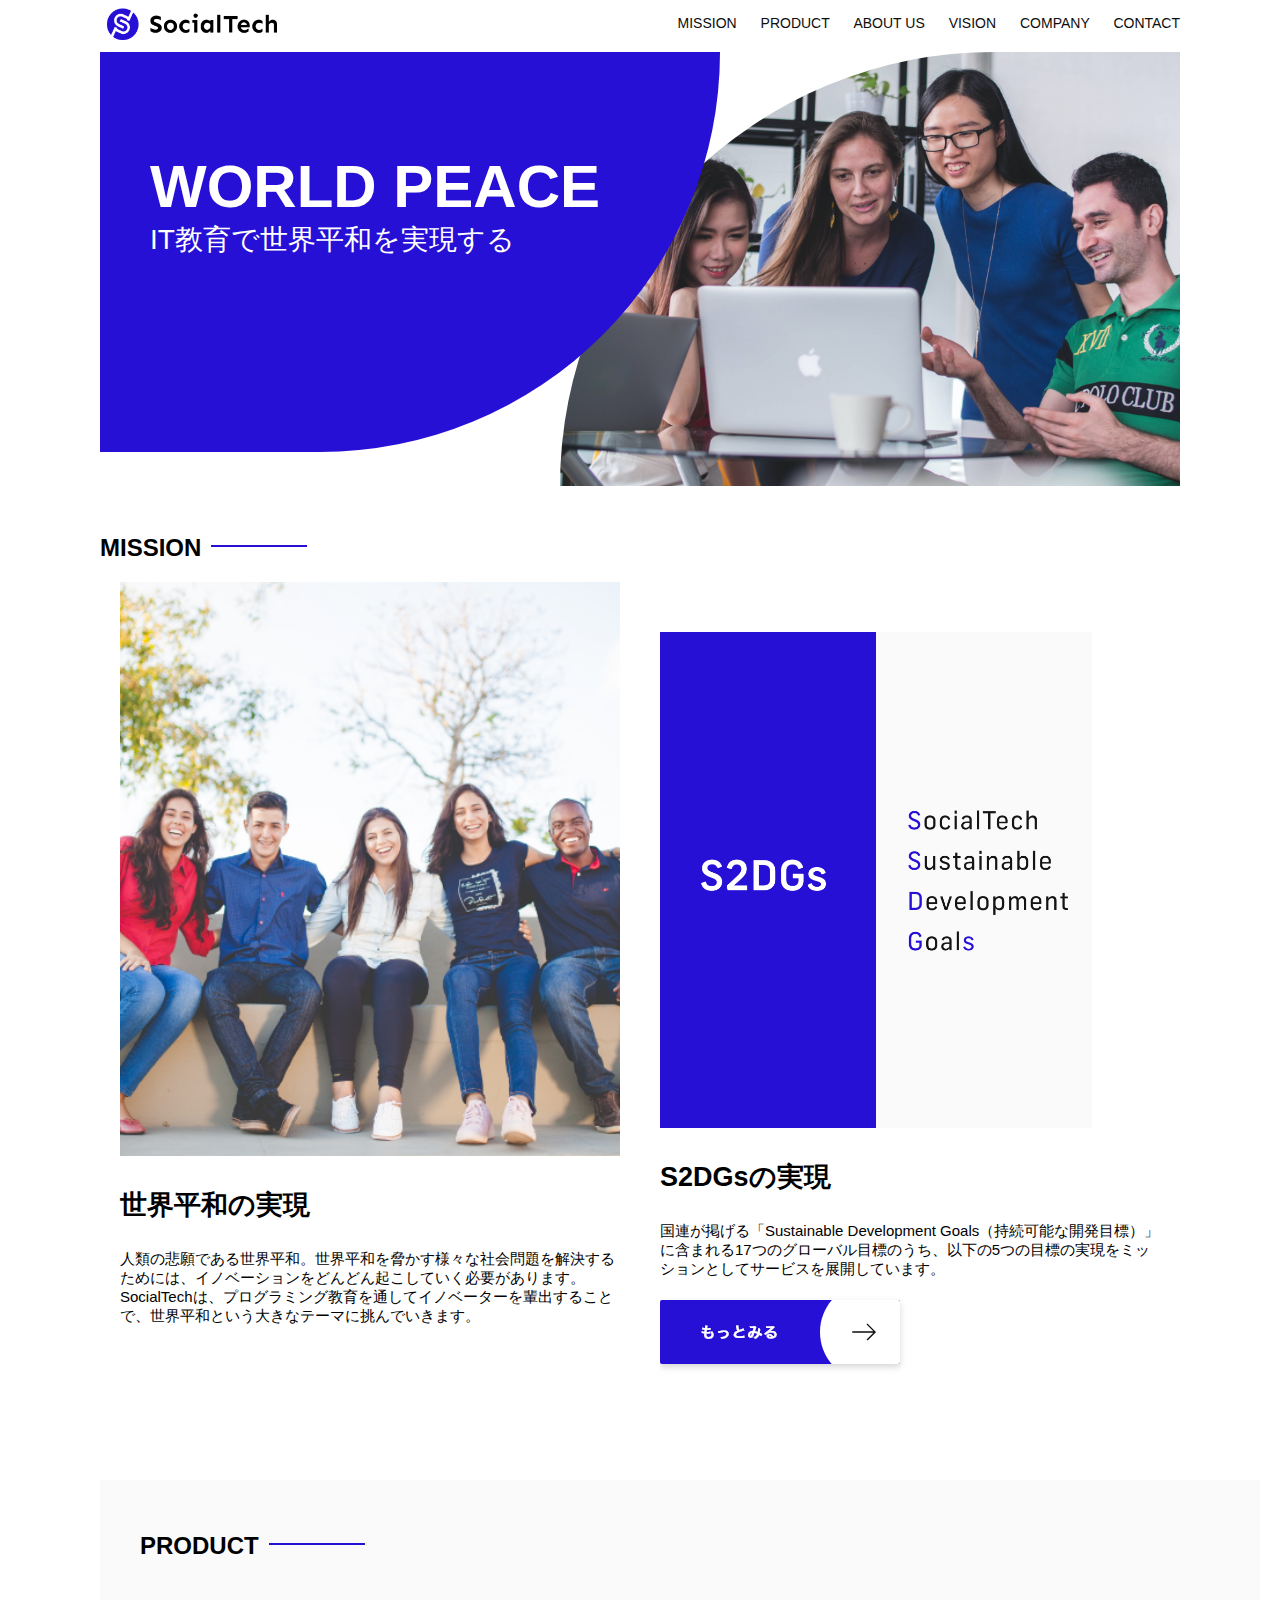
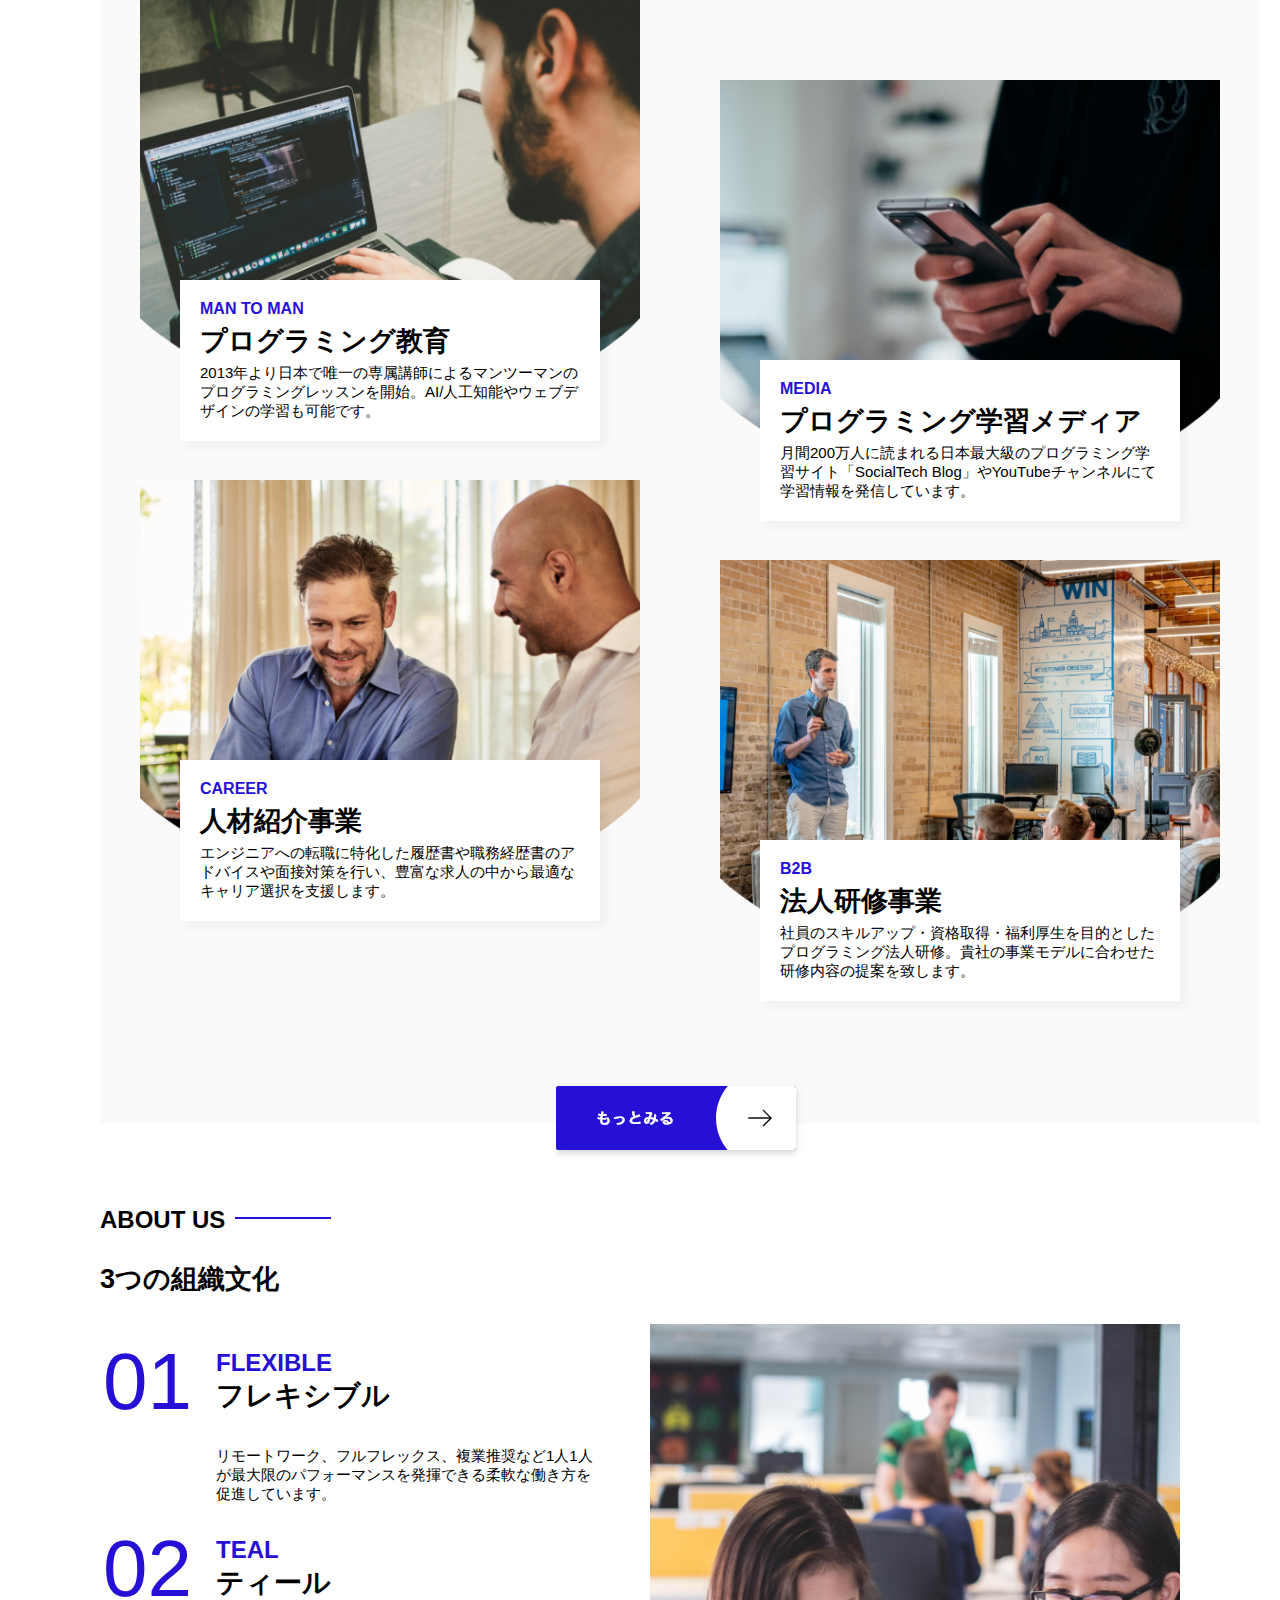
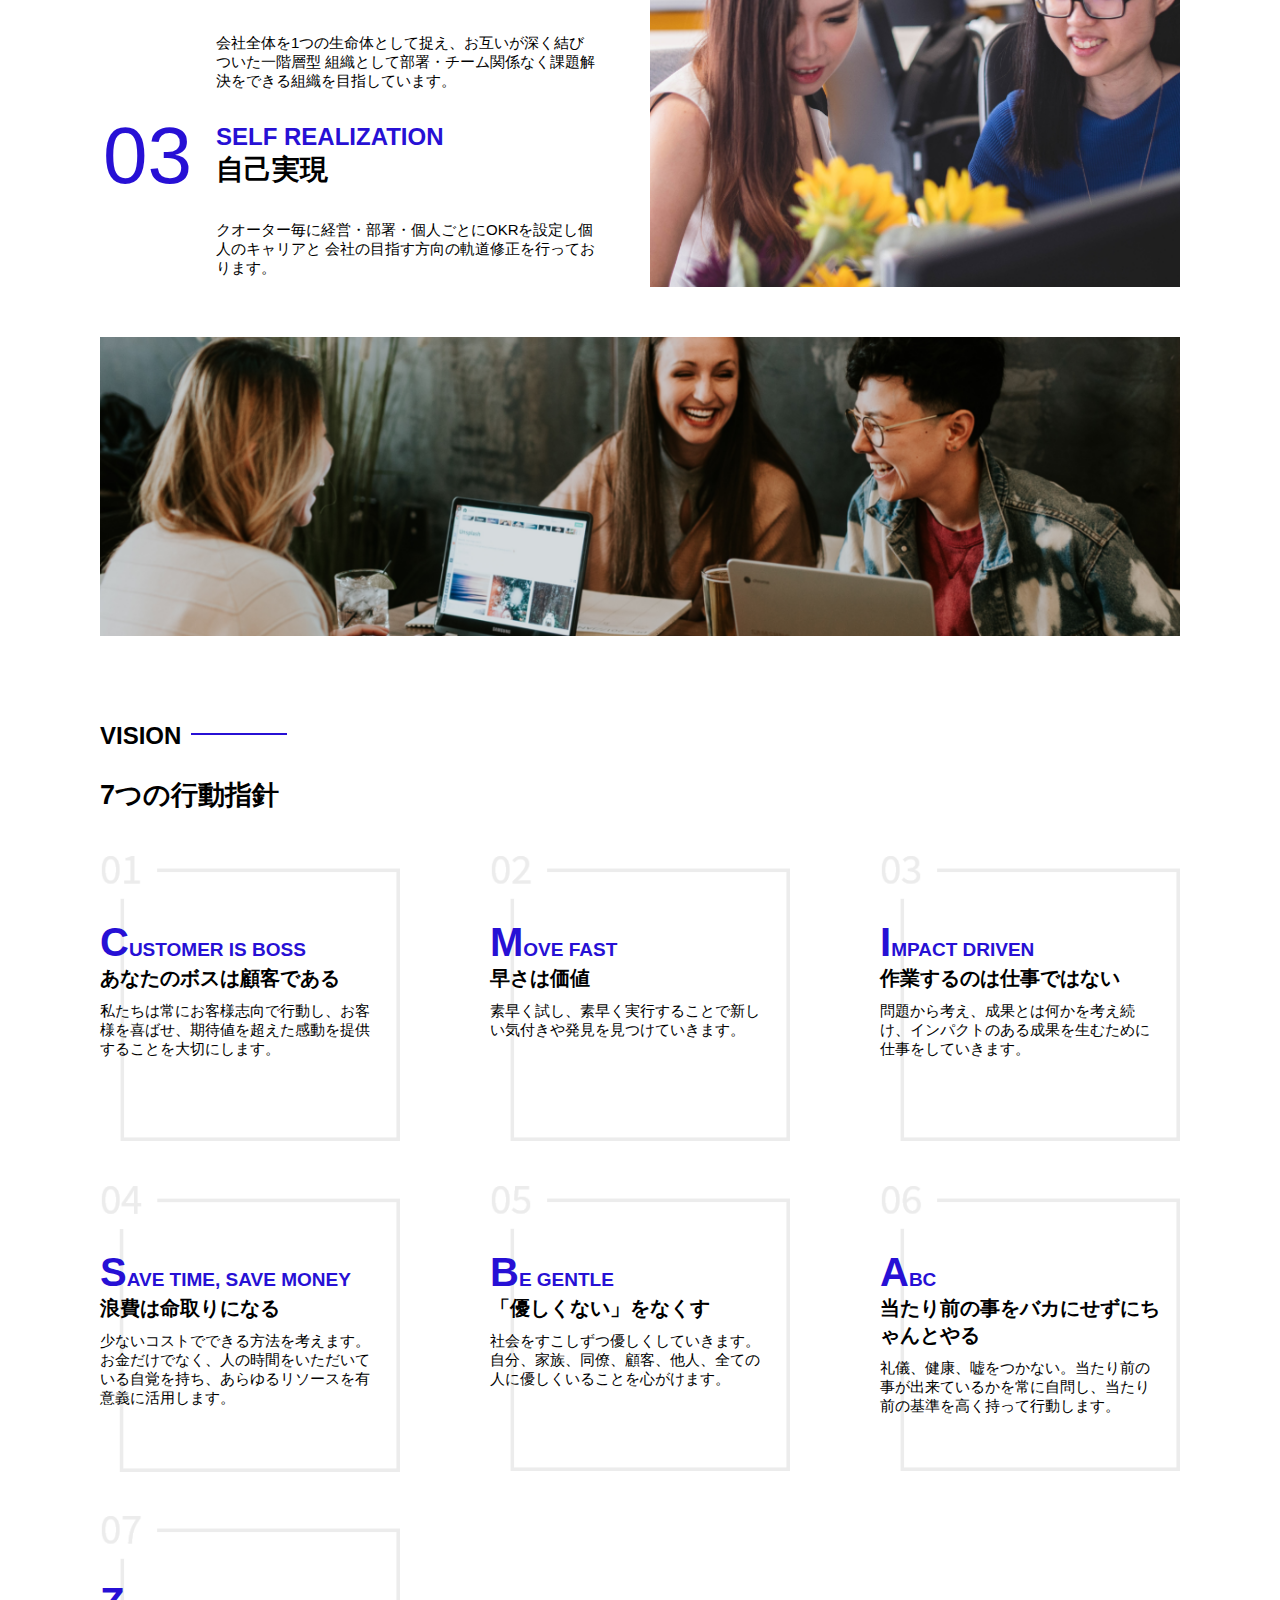
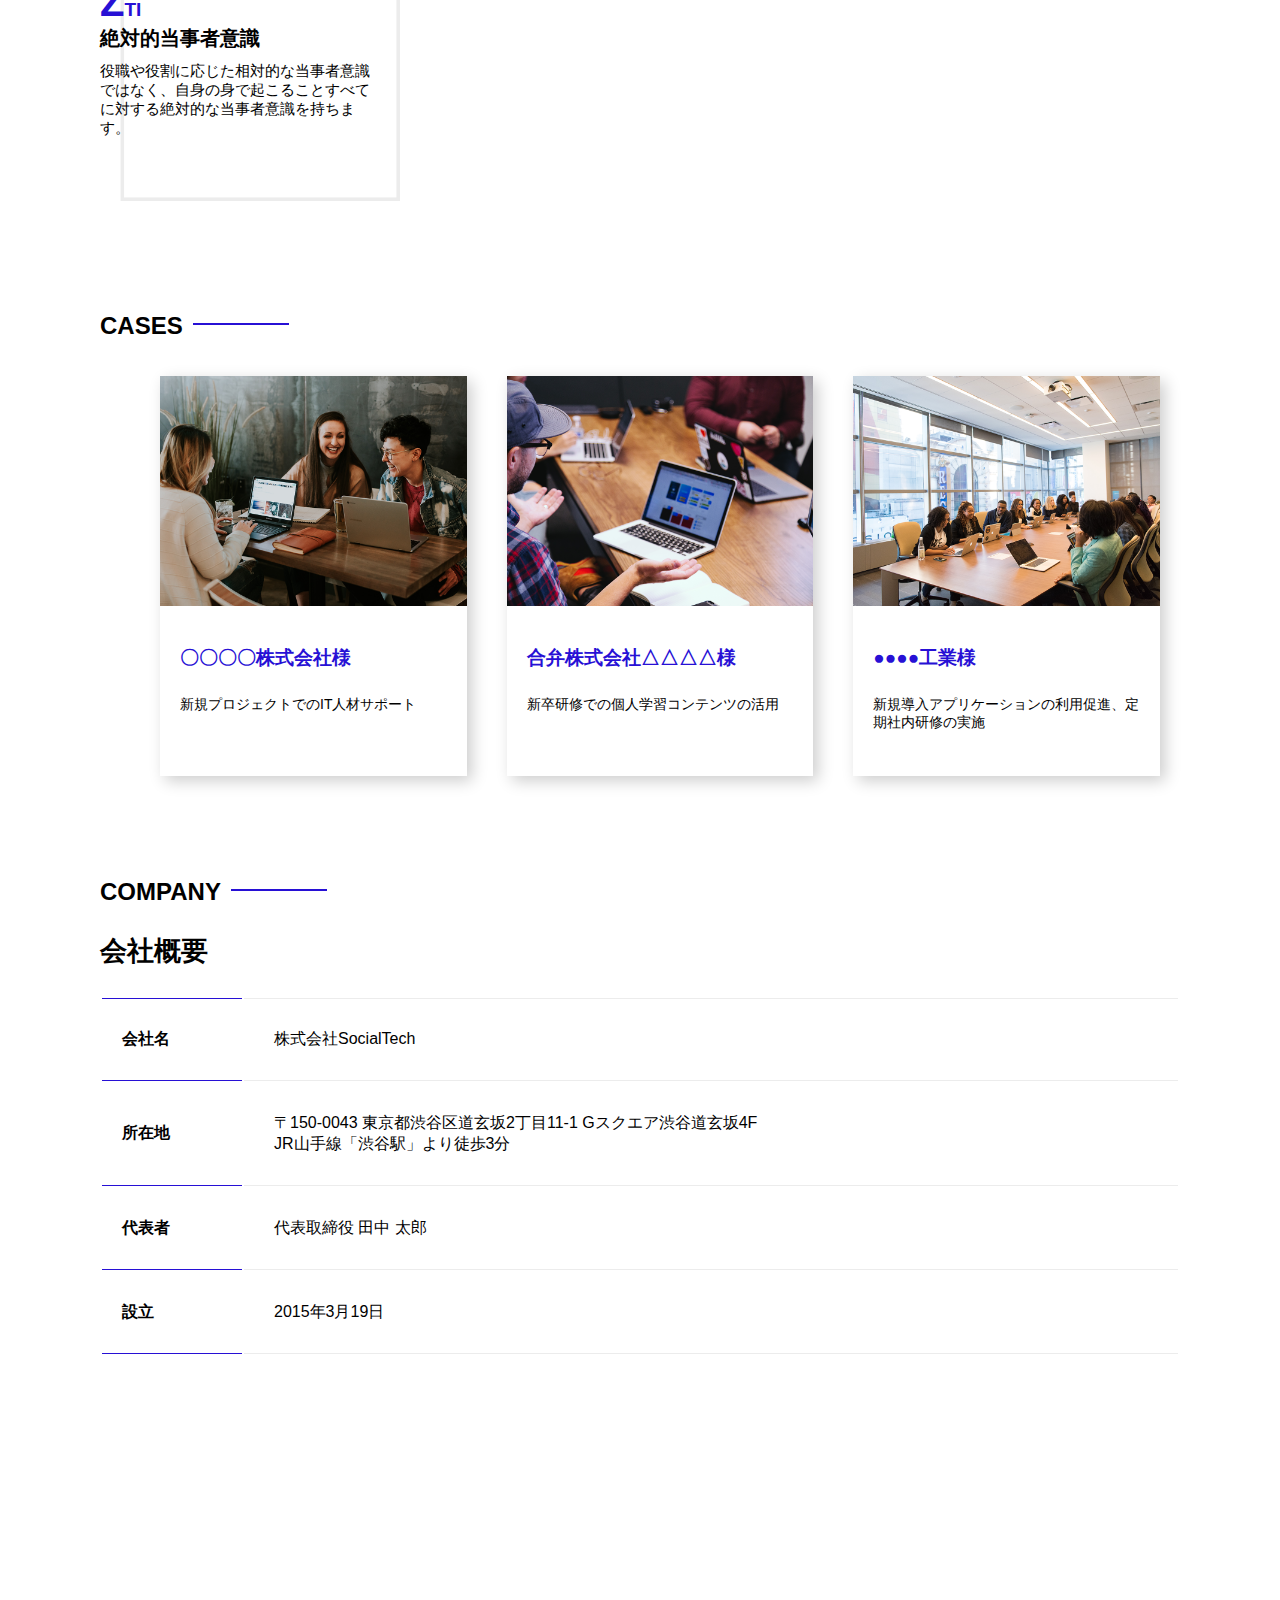
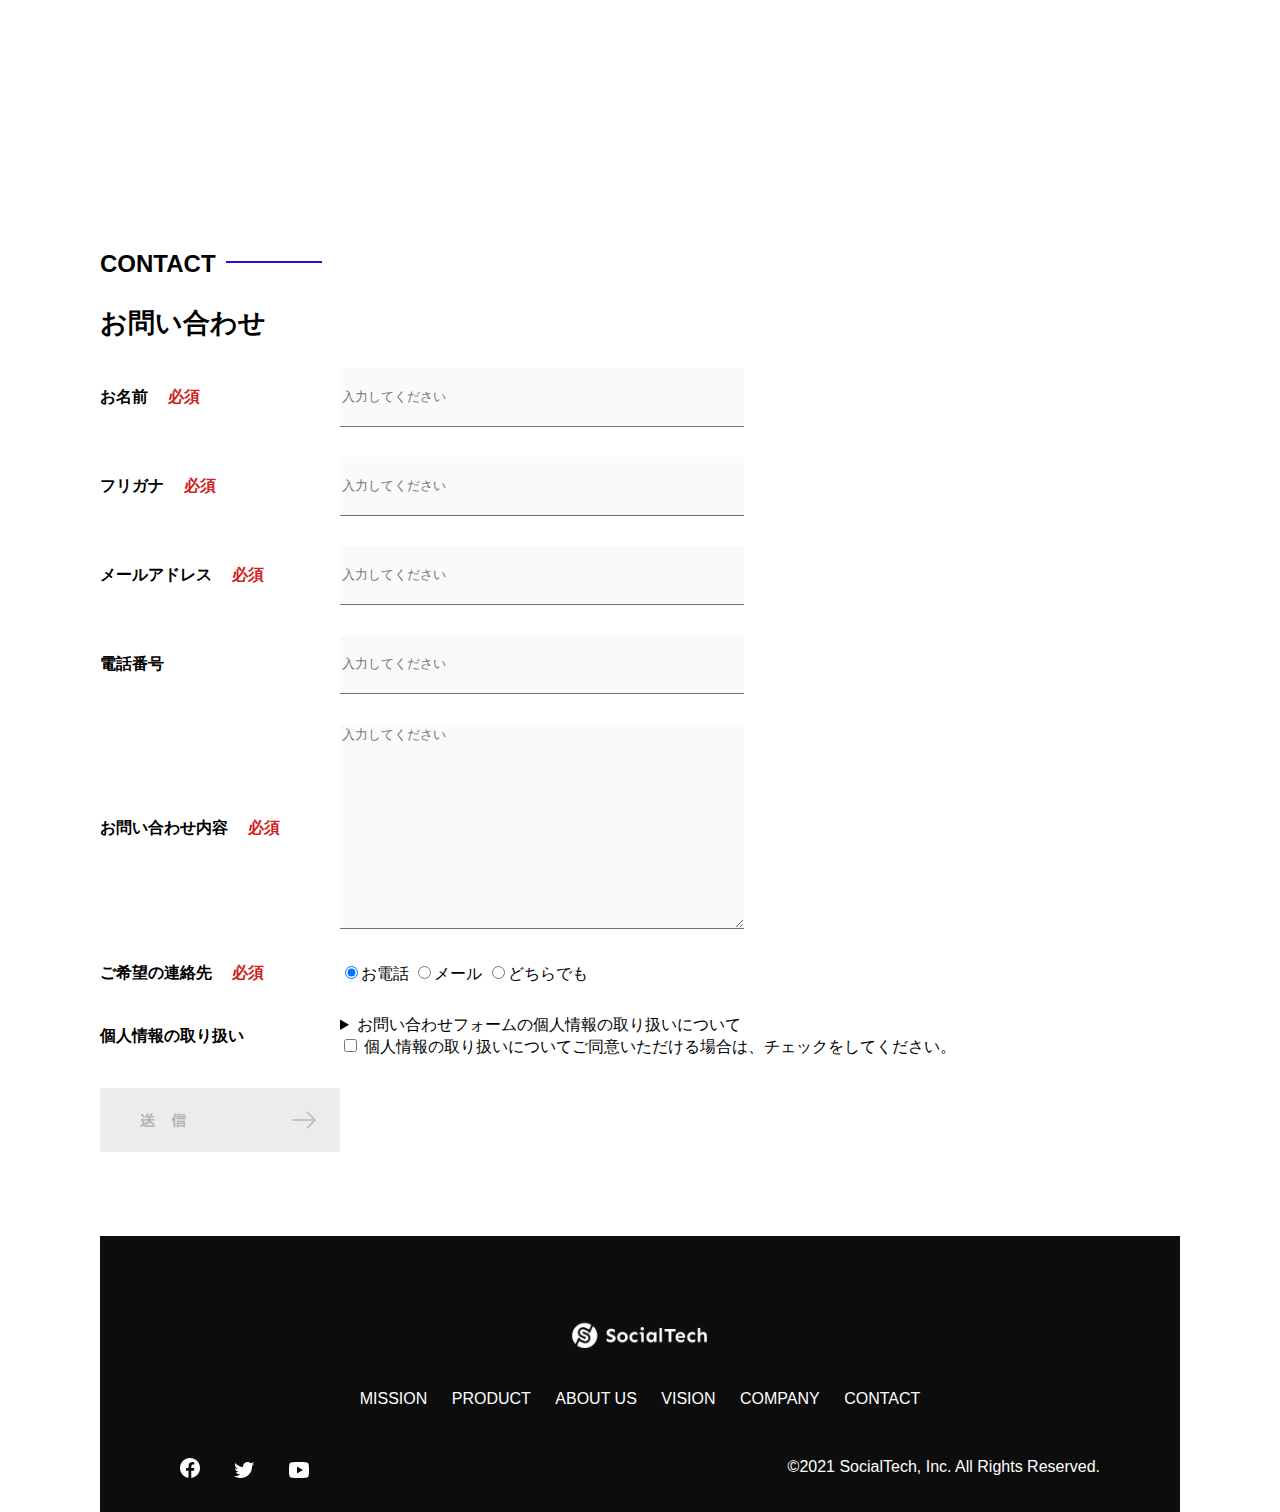
==== kadai_012/socialtech-kadai_012/index.html @ 463559d6 "ファーストコミット" ====
<!DOCTYPE html>
<html>
  <head>
    <title>SocialTech</title>
    <meta charset="UTF-8" />
    <meta
      name="description"
      content="SocialTechはEdTech業界のリーディングカンパニーを目指します。"
    />
    <meta name="viewport" content="width=device-width, initial-scale=1.0" />
    <link rel="stylesheet" href="style.css" />
  </head>
  <body>
    <!-- ヘッダー -->
    <header>
      <!-- ロゴ -->
      <a href="index.html" id="logo"
        ><img src="images/logo.png" alt="トップページに戻る"
      /></a>

      <!-- PC用ナビゲーション -->
      <nav id="nav-pc">
        <a href="mission.html">MISSION</a>
        <a href="product.html">PRODUCT</a>
        <a href="index.html#aboutus">ABOUT US</a>
        <a href="index.html#vision">VISION</a>
        <a href="index.html#company">COMPANY</a>
        <a href="index.html#contact">CONTACT</a>
      </nav>
    </header>
    <main>
      <article>
        <!-- メインビジュアル -->
        <section id="main-visual">
          <div id="main-message">
            <h1>WORLD PEACE</h1>
            <p>IT教育で世界平和を実現する</p>
          </div>
          <img
            src="images/index/index-main.png"
            alt="PCの周りに集まる多国籍の仲間たち"
          />
        </section>
        <!--ミッション-->
        <section id="mission">
          <h2 class="index-h2">MISSION</h2>
          <div id="mission-flex">
            <div>
              <img
                id="mission-photo"
                src="images/index/index-mission.png"
                alt="屋外のベンチで写真を撮影する多国籍の仲間たち"
              />
              <h3>世界平和の実現</h3>
              <p>
                人類の悲願である世界平和。世界平和を脅かす様々な社会問題を解決するためには、イノベーションをどんどん起こしていく必要があります。SocialTechは、プログラミング教育を通してイノベーターを輩出することで、世界平和という大きなテーマに挑んでいきます。
              </p>
            </div>
            <div>
              <img id="s2dgs" src="images/index/s2dgs.png" alt="S2DGs" />
              <h3>S2DGsの実現</h3>
              <p>
                国連が掲げる「Sustainable Development
                Goals（持続可能な開発目標）」に含まれる17つのグローバル目標のうち、以下の5つの目標の実現をミッションとしてサービスを展開しています。
              </p>
              <a href="mission.html">
                <img src="images/button-more.png" alt="もっとみる" />
              </a>
            </div>
          </div>
        </section>
        <!-- プロダクト -->
        <section id="product">
          <h2 class="index-h2">PRODUCT</h2>
          <div>
            <div id="product-left">
              <div>
                <img
                  class="product-photo"
                  src="images/index/index-mantoman.png"
                  alt="PCでコードを書く男性"
                />
                <div class="product-explain">
                  <span>MAN TO MAN</span>
                  <h3>プログラミング教育</h3>
                  <p>
                    2013年より日本で唯一の専属講師によるマンツーマンのプログラミングレッスンを開始。AI/人工知能やウェブデザインの学習も可能です。
                  </p>
                </div>
              </div>
              <div>
                <img
                  class="product-photo"
                  src="images/index/index-career.png"
                  alt="笑顔で話し合う2人の男性"
                />
                <div class="product-explain">
                  <span>CAREER</span>
                  <h3>人材紹介事業</h3>
                  <p>
                    エンジニアへの転職に特化した履歴書や職務経歴書のアドバイスや面接対策を行い、豊富な求人の中から最適なキャリア選択を支援します。
                  </p>
                </div>
              </div>
            </div>
            <div id="product-right">
              <div>
                <img
                  class="product-photo"
                  src="images/index/index-media.png"
                  alt="スマートフォンを操作する人"
                />
                <div class="product-explain">
                  <span>MEDIA</span>
                  <h3>プログラミング学習メディア</h3>
                  <p>
                    月間200万人に読まれる日本最大級のプログラミング学習サイト「SocialTech
                    Blog」やYouTubeチャンネルにて学習情報を発信しています。
                  </p>
                </div>
              </div>
              <div>
                <img
                  class="product-photo"
                  src="images/index/index-b2b.png"
                  alt="講演中の男性とそれを聴く人々"
                />
                <div class="product-explain">
                  <span>B2B</span>
                  <h3>法人研修事業</h3>
                  <p>
                    社員のスキルアップ・資格取得・福利厚生を目的としたプログラミング法人研修。貴社の事業モデルに合わせた研修内容の提案を致します。
                  </p>
                </div>
              </div>
            </div>
          </div>
          <div>
            <a id="product-more" href="product.html">
              <img src="images/button-more.png" alt="もっとみる" />
            </a>
          </div>
        </section>
        <!---ABOUT US-->
        <section id="aboutus">
          <h2 class="index-h2">ABOUT US</h2>
          <h3>3つの組織文化</h3>
          <div>
            <table class="culture-table">
              <tr>
                <td>
                  <span class="culture-num">01</span>
                </td>
                <td>
                  <span class="culture-en">FLEXIBLE</span>
                  <span class="culture-jp">フレキシブル</span>
                </td>
              </tr>
              <tr>
                <td>
                  <!--空のセル-->
                </td>
                <td>
                  <p class="culture-description">
                    リモートワーク、フルフレックス、複業推奨など1人1人が最大限のパフォーマンスを発揮できる柔軟な働き方を促進しています。
                  </p>
                </td>
              </tr>
              <tr>
                <td>
                  <span class="culture-num">02</span>
                </td>
                <td>
                  <span class="culture-en">TEAL</span>
                  <span class="culture-jp">ティール</span>
                </td>
              </tr>
              <tr>
                <td>
                  <!--空のセル-->
                </td>
                <td>
                  <p class="culture-description">
                    会社全体を1つの生命体として捉え、お互いが深く結びついた一階層型
                    組織として部署・チーム関係なく課題解決をできる組織を目指しています。
                  </p>
                </td>
              </tr>
              <tr>
                <td>
                  <span class="culture-num">03</span>
                </td>
                <td>
                  <span class="culture-en">SELF REALIZATION</span>
                  <span class="culture-jp">自己実現</span>
                </td>
              </tr>
              <tr>
                <td>
                  <!--空のセル-->
                </td>
                <td>
                  <p class="culture-description">
                    クオーター毎に経営・部署・個人ごとにOKRを設定し個人のキャリアと
                    会社の目指す方向の軌道修正を行っております。
                  </p>
                </td>
              </tr>
            </table>
            <img
              class="culture-img"
              src="images/index/index-aboutus1.png"
              alt="笑顔で話し合う2人の女性"
            />
          </div>
          <img
            class="culture-img2"
            src="images/index/index-aboutus2.png"
            alt="笑顔で話し合う3人の男女"
          />
        </section>
        <!-- VISION -->
        <section id="vision">
          <h2 class="index-h2">VISION</h2>
          <h3>7つの行動指針</h3>
          <div>
            <div class="vision-box">
              <img src="images/index/vision-01.png" alt="01" />
              <span>
                <h4>CUSTOMER IS BOSS</h4>
                <h5>あなたのボスは顧客である</h5>
                <p>
                  私たちは常にお客様志向で行動し、お客様を喜ばせ、期待値を超えた感動を提供することを大切にします。
                </p>
              </span>
            </div>
            <div class="vision-box">
              <img src="images/index/vision-02.png" alt="02" />
              <span>
                <h4>MOVE FAST</h4>
                <h5>早さは価値</h5>
                <p>
                  素早く試し、素早く実行することで新しい気付きや発見を見つけていきます。
                </p>
              </span>
            </div>
            <div class="vision-box">
              <img src="images/index/vision-03.png" alt="03" />
              <span>
                <h4>IMPACT DRIVEN</h4>
                <h5>作業するのは仕事ではない</h5>
                <p>
                  問題から考え、成果とは何かを考え続け、インパクトのある成果を生むために仕事をしていきます。
                </p>
              </span>
            </div>
            <div class="vision-box">
              <img src="images/index/vision-04.png" alt="04" />
              <span>
                <h4>SAVE TIME, SAVE MONEY</h4>
                <h5>浪費は命取りになる</h5>
                <p>
                  少ないコストでできる方法を考えます。お金だけでなく、人の時間をいただいている自覚を持ち、あらゆるリソースを有意義に活用します。
                </p>
              </span>
            </div>
            <div class="vision-box">
              <img src="images/index/vision-05.png" alt="05" />
              <span>
                <h4>BE GENTLE</h4>
                <h5>「優しくない」をなくす</h5>
                <p>
                  社会をすこしずつ優しくしていきます。自分、家族、同僚、顧客、他人、全ての人に優しくいることを心がけます。
                </p>
              </span>
            </div>
            <div class="vision-box">
              <img src="images/index/vision-06.png" alt="06" />
              <span>
                <h4>ABC</h4>
                <h5>当たり前の事をバカにせずにちゃんとやる</h5>
                <p>
                  礼儀、健康、嘘をつかない。当たり前の事が出来ているかを常に自問し、当たり前の基準を高く持って行動します。
                </p>
              </span>
            </div>
            <div class="vision-box">
              <img src="images/index/vision-07.png" alt="07" />
              <span>
                <h4>ZTI</h4>
                <h5>絶対的当事者意識</h5>
                <p>
                  役職や役割に応じた相対的な当事者意識ではなく、自身の身で起こることすべてに対する絶対的な当事者意識を持ちます。
                </p>
              </span>
            </div>
          </div>
        </section>
        <!-- CASES -->
        <section id="cases">
          <h2 class="indexh2">CASES</h2>
          <ul>
            <li class="case-card">
              <img class="case-img" src="images/index/case-1.png" alt="仲良く語り合う3人">
              <div class="case-info">
                <h4 class="case-name">〇〇〇〇株式会社様</h4>
                <p class="case-content">新規プロジェクトでのIT人材サポート</p>
              </div>
            </li>
            <li class="case-card">
              <img class="case-img" src="images/index/case-2.png" alt="PCでコンテンツを見る">
              <div class="case-info">
                <h4 class="case-name">合弁株式会社△△△△様</h4>
                <p class="case-content">新卒研修での個人学習コンテンツの活用</p>
              </div>
            </li>
            <li class="case-card">
              <img class="case-img" src="images/index/case-3.png" alt="社内研修中の会議室">
              <div class="case-info">
                <h4 class="case-name">●●●●工業様</h4>
                <p class="case-content">新規導入アプリケーションの利用促進、定期社内研修の実施</p>
              </div>
            </li>
          </ul>
        </section>
        <!-- COMPANY -->
        <section id="company">
          <h2 class="index-h2">COMPANY</h2>
          <h3>会社概要</h3>
          <table id="company-table">
            <tr>
              <th class="tableheader-first">会社名</th>
              <td class="cell-first">株式会社SocialTech</td>
            </tr>
            <tr>
              <th class="tableheader">所在地</th>
              <td class="cell">
                〒150-0043 東京都渋谷区道玄坂2丁目11-1 Gスクエア渋谷道玄坂4F<br />JR山手線「渋谷駅」より徒歩3分
              </td>
            </tr>
            <tr>
              <th class="tableheader">代表者</th>
              <td class="cell">代表取締役 田中 太郎</td>
            </tr>
            <tr>
              <th class="tableheader">設立</th>
              <td class="cell">2015年3月19日</td>
            </tr>
          </table>
          <iframe
            src="https://www.google.com/maps/embed?pb=!1m18!1m12!1m3!1d3241.7759544892483!2d139.69399665123464!3d35.65789123876098!2m3!1f0!2f0!3f0!3m2!1i1024!2i768!4f13.1!3m3!1m2!1s0x60188caa0042e8d1%3A0xba130bea826a7aa2!2z44CSMTUwLTAwNDMg5p2x5Lqs6YO95riL6LC35Yy66YGT546E5Z2C77yS5LiB55uu77yR77yR4oiS77yR!5e0!3m2!1sja!2sjp!4v1636872991912!5m2!1sja!2sjp"
            style="border: 0"
            allowfullscreen=""
            loading="lazy"
          >
          </iframe>
        </section>
        <!-- お問い合わせフォーム -->
        <section id="contact">
          <h2 class="index-h2">CONTACT</h2>
          <h3>お問い合わせ</h3>
          <form>
            <div>
              <div class="contact-heading">
                <label class="contact-label"
                  >お名前<span class="contact-span">必須</span></label
                >
              </div>
              <div class="contact-form">
                <input
                  type="text"
                  name="name"
                  placeholder="入力してください"
                  class="contact-textbox"
                />
              </div>
            </div>
            <div>
              <div class="contact-heading">
                <label class="contact-label"
                  >フリガナ<span class="contact-span">必須</span></label
                >
              </div>
              <div>
                <input
                  type="text"
                  name="hurigana"
                  placeholder="入力してください"
                  class="contact-textbox"
                />
              </div>
            </div>
            <div>
              <div class="contact-heading">
                <label class="contact-label"
                  >メールアドレス<span class="contact-span">必須</span></label
                >
              </div>
              <div>
                <input
                  type="text"
                  name="email"
                  placeholder="入力してください"
                  class="contact-textbox"
                />
              </div>
            </div>
            <div>
              <div class="contact-heading">
                <label class="contact-label">電話番号</label>
              </div>
              <div>
                <input
                  type="text"
                  name="tel"
                  placeholder="入力してください"
                  class="contact-textbox"
                />
              </div>
            </div>
            <div>
              <div class="contact-heading">
                <label class="contact-label"
                  >お問い合わせ内容<span class="contact-span">必須</span></label
                >
              </div>
              <div>
                <textarea
                  class="contact-textarea"
                  placeholder="入力してください"
                  name="message"
                ></textarea>
              </div>
            </div>
            <div>
              <div class="contact-heading">
                <label class="contact-label"
                  >ご希望の連絡先<span class="contact-span">必須</span></label
                >
              </div>
              <div>
                <input
                  class="radiobutton"
                  type="radio"
                  value="tel"
                  name="contact"
                  checked
                /><label>お電話</label>
                <input
                  class="radiobutton"
                  type="radio"
                  value="mail"
                  name="contact"
                /><label>メール</label>
                <input
                  class="radiobutton"
                  type="radio"
                  value="both"
                  name="contact"
                /><label>どちらでも</label>
              </div>
            </div>
            <div>
              <div class="contact-heading">
                <label class="contact-label">個人情報の取り扱い</label>
              </div>
              <div>
                <details>
                  <summary>
                    お問い合わせフォームの個人情報の取り扱いについて
                  </summary>
                  <div>
                    <span>１．組織の名称又は氏名</span><br />
                    株式会社SocialTech<br /><br />
                    <span
                      >２．個人情報保護管理者（若しくはその代理人）の氏名又は職名、所属及び連絡先
                      鈴木 一郎 コーポレート部</span
                    ><br />
                    メールアドレス：support@socialtech.net<br />
                    TEL：03-xxxx-xxxx<br />
                    <span>３．個人情報の利用目的</span><br />
                    ・本サービス及び本サービスに関連する情報の提供又はそれらに関する連絡のため<br />
                    ・ユーザーの本人確認のため<br />
                    ・当社サービスのご案内のため<br />
                    ・当社の商品等の広告または宣伝（電子メールによるものを含むものとします。）<br /><br />
                    <span>４．個人情報の取り扱い業務の委託</span><br />
                    個人情報の取扱業務の全部または一部を外部に業務委託する場合があります。<br />
                    その際、弊社は、個人情報を適切に保護できる管理体制を敷き実行していることを条件として<br />
                    委託先を厳選したうえで、機密保持契約を委託先と締結し、お客様の個人情報を厳密に管理させます。<br /><br />
                    <span>５．個人情報の開示等の請求</span><br />
                    お客様は、弊社に対してご自身の個人情報の開示等（利用目的の通知、開示、内容の訂正・追加・削除、利用の停止または消去、第三者への提供の停止）に関して、当社問合わせ窓口に申し出ることができます。<br />
                    その際、弊社はお客様ご本人を確認させていただいたうえで、合理的な期間内に対応いたします。<br /><br />
                    なお、個人情報に関する弊社問合わせ先は、次の通りです。<br /><br />
                    株式会社SocialTech　個人情報問合せ窓口<br />
                    〒150-0043　東京都渋谷区道玄坂2丁目11-1 Ｇスクエア渋谷道玄坂
                    4F<br />
                    メールアドレス：support@socialtech.net　TEL：03-xxxx-xxxx<br /><br />
                    <span>６．個人情報を提供されることの任意性について</span
                    ><br /><br />
                    お客様がご自身の個人情報を弊社に提供されるか否かは、お客様のご判断によりますが、もしご提供されない場合には、適切なサービスが提供できない場合がありますので予めご了承ください。
                  </div>
                </details>
                <input type="checkbox" name="agree" />
                <span
                  >個人情報の取り扱いについてご同意いただける場合は、チェックをしてください。</span
                >
              </div>
            </div>
            <input
              type="image"
              value="Submit"
              src="images/button-submit.png"
              alt="送信する"
            />
          </form>
        </section>
      </article>
      <footer>
        <div id="footer-logo">
          <img src="images/logo-sp.png" alt="SocialTech" />
        </div>
        <div id="footer-link">
          <a href="mission.html">MISSION</a>
          <a href="product.html">PRODUCT</a>
          <a href="index.html#aboutus">ABOUT US</a>
          <a href="index.html#vision">VISION</a>
          <a href="index.html#company">COMPANY</a>
          <a href="index.html#contact">CONTACT</a>
        </div>
        <div id="sns-footer">
          <a href="https://www.facebook.com/sejuku2013"
            ><img src="images/button-facebook.png" alt="Facebookのリンク"
          /></a>
          <a href="https://twitter.com/samuraijuku"
            ><img src="images/button-twitter.png" alt="Twitterのリンク"
          /></a>
          <a href="https://www.youtube.com/channel/UCCFOQO5aDK0xXam4cUQXT8g"
            ><img src="images/button-youtube.png" alt="YouTubeのリンク"
          /></a>
          <span id="copyright"
            >&copy;2021 SocialTech, Inc. All Rights Reserved.
          </span>
        </div>
      </footer>
    </main>
  </body>
</html>
---- kadai_012/socialtech-kadai_012/style.css ----
/* PC、スマホ共通スタイル */
body {
  font-family: "Source Sans Pro", "Hiragino Kaku Gothic ProN", Meiryo, Arial,
    sans-serif;
}

p {
  font-size: 15px;
}

/*================
PC用のスタイル 
=================*/
/* 横幅設定 */
body {
  max-width: 1080px;
  min-width: 960px;
  margin: 0 auto 0 auto;
}

/* ヘッダー */
header {
  display: flex;
  justify-content: space-between;
}

/* ナビゲーションのレイアウト */
#nav-pc {
  text-align: right;
  font-size: 14px;
  padding-top: 15px;
}

/* ナビゲーションのリンクの装飾設定 */
#nav-pc>a {
  text-decoration: none;
  margin-left: 20px;
}

#nav-pc>a:link {
  color: #0d0d0d;
}

#nav-pc>a:visited {
  color: #0d0d0d;
}

#nav-pc>a:hover {
  color: #0d0d0d;
  text-decoration: underline;
}

#nav-pc>a:active {
  color: #0d0d0d;
}

/* メインビジュアル*/
#main-visual {
  position: relative;
  height: 400px;
}

#main-message {
  position: absolute;
  top: 0;
  left: 0;
  background-color: #2710d5;
  color: #ffffff;
  border-radius: 0 0 476px 0;
  max-width: 620px;
  height: 100%;
  width: 100%;
  z-index: 11;
}

#main-message>h1 {
  font-size: 60px;
  font-weight: bold;
  margin: 100px 0 0 50px;
}

#main-message>p {
  font-size: 28px;
  margin: 0 0 0 50px;
}

#main-visual>img {
  max-width: 620px;
  border-radius: 476px 0 0 0;
  position: absolute;
  top: 0;
  right: 0;
  z-index: 10;
}

/* 見出し */
h2 {
  margin: 40px 0 0 0;
}

h2::after {
  content: url("images/line.png");
  margin-left: 10px;
}

h3 {
  font-size: 27px;
}

/* ミッション */
#mission {
  margin: 80px auto 80px auto;
  width: 100%;
}

#mission-flex {
  width: 100%;
  display: flex;
}

#mission-flex>div {
  width: 50%;
  margin: 20px;
}

#mission-photo {
  width: 100%;
}

#s2dgs {
  margin-top: 50px;
}

/* プロダクト */
#product {
  background-color: #fafafa;
  width: 100%;
  margin: 80px 0 80px 0;
  padding: 10px 40px 0px 40px;
}

/* 外枠 */
#product>div {
  margin-top: 40px;
  display: flex;
}

/* 左のカラム */
#product-left {
  width: 50%;
  margin-right: 20px;
}

/* 右のカラム */
#product-right {
  width: 50%;
  margin-left: 20px;
  margin-top: 80px;
}

/* 画像＋説明の枠 */
#product-left>div {
  position: relative;
  height: 480px;
  margin-right: 20px;
}

#product-right>div {
  position: relative;
  height: 480px;
  margin-left: 20px;
}

/* 画像 */
.product-photo {
  width: 100%;
}

/* 説明文の枠 */
.product-explain {
  background-color: #ffffff;
  position: absolute;
  left: 0;
  top: 280px;
  margin: 0 40px 0 40px;
  padding: 20px;
  box-shadow: 5px 5px 10px rgba(0, 0, 0, 0.05);
}

/* 説明文の英語 */
.product-explain>span {
  color: #2710d5;
  font-weight: bold;
  font-size: 16px;
  margin: 0;
}

/* 説明文の見出し */
.product-explain>h3 {
  margin: 5px 0 5px 0;
}

/* 説明文 */
.product-explain>p {
  margin: 0;
}

/* 「もっとみる」ボタン */
#product-more {
  margin: 0 auto -42px auto;
}

/* ABOUT US */
#aboutus {
  margin: 80px auto 80px auto;
}

/* 3つの組織文化と画像を入れる枠 */
#aboutus>div {
  display: flex;
}

/* 画像 */
.culture-img {
  width: 100%;
  align-self: flex-start;
}

.culture-img2 {
  margin-top: 50px;
  width: 100%;
}

/* 3つの組織文化の表 */
.culture-table {
  max-width: 500px;
  margin-right: 50px;
}

/* 番号 */
.culture-num {
  font-size: 80px;
  color: #2710d5;
  margin: 0 20px 0 0;
}

/* 組織文化英語 */
.culture-en {
  color: #2710d5;
  font-weight: bold;
  font-size: 24px;
  display: block;
}

/* 組織文化日本語 */
.culture-jp {
  font-size: 28px;
  font-weight: bold;
}

/* 説明文 */
.culture-description {
  margin: 0;
}

/* ビジョン */
#vision {
  margin: 80px auto 80px auto;
}

/* セクション内の外枠 */
#vision>div {
  width: 100%;
  display: flex;
  justify-content: space-between;
  flex-wrap: wrap;
}

/* 7つの行動指針の枠 */
.vision-box {
  width: 300px;
  height: 300px;
  margin-bottom: 30px;
  position: relative;
}

.vision-box>img {
  width: 100%;
  height: auto;
  position: absolute;
  top: 0;
  left: 0;
  z-index: 30;
}

.vision-box>span {
  position: absolute;
  top: 0;
  left: 0;
  z-index: 31;
  margin-right: 20px;
}

.vision-box>span>h4 {
  color: #2710d5;
  font-size: 19px;
  margin: 80px 0 0 0;
}

.vision-box>span>h4::first-letter {
  font-size: 40px;
}

.vision-box>span>h5 {
  font-size: 20px;
  margin: 0 0 0 0;
}

.vision-box>span>p {
  margin: 10px 0 0 0;
}
#cases {
  margin: 40px 0;
  width: 100%;
}
/*CASES*/
#cases > ul {
  display: flex;
  list-style: none;
}
#cases > ul > li {
  width: 33%;
  margin: 20px;
}
.case-card {
  background-color: #ffffff;
  min-height: 400px;
  box-shadow: 5px 5px 15px rgba(0, 0, 0, 0.2);
}
.case-img {
  width: 100%;
}
.case-info {
  padding: 10px 20px;
}
.case-name {
  color: #2710d5;
  font-size: 19px;
}
.case-content {
  font-size: 14px;
}
/* 会社概要 */
#company {
  margin: 80px auto 80px auto;
}

#company-table {
  width: 100%;
}

.tableheader {
  text-align: left;
  padding: 20px;
  border-bottom-color: #2710d5;
  border-bottom-width: 1px;
  border-bottom-style: solid;
  width: 100px;
}

.tableheader-first {
  text-align: left;
  padding: 20px;
  border-bottom-color: #2710d5;
  border-bottom-width: 1px;
  border-bottom-style: solid;
  border-top-color: #2710d5;
  border-top-width: 1px;
  border-top-style: solid;
  width: 100px;
}

.cell {
  padding: 30px;
  border-bottom-color: #ececec;
  border-bottom-width: 1px;
  border-bottom-style: solid;
}

.cell-first {
  padding: 30px;
  border-bottom-color: #ececec;
  border-bottom-width: 1px;
  border-bottom-style: solid;
  border-top-color: #ececec;
  border-top-width: 1px;
  border-top-style: solid;
}

#company>iframe {
  width: 100%;
  height: 368px;
  margin-top: 40px;
}

/* お問い合わせ */
#contact {
  margin: 80px auto 80px auto;
}

/* 外枠 */
#contact>form>div {
  display: flex;
  flex-direction: row;
  flex-wrap: wrap;
  padding-bottom: 30px;
}

/* 左列の見出し */
.contact-heading {
  width: 240px;
  align-self: center;
}

/* 見出しのラベル */
.contact-label {
  font-weight: bold;
}

/* 必須 */
.contact-span {
  color: #ce2222;
  margin: 0 0 0 20px;
  font-weight: bold;
}

/* テキストボックス */
.contact-textbox {
  border-top: 0;
  border-left: 0;
  border-right: 0;
  border-bottom-width: 1px;
  border-bottom-color: #707070;
  border-bottom-style: solid;
  background-color: #fafafa;
  width: 400px;
  height: 56px;
}

/* お問い合わせ内容のテキストエリア */
.contact-textarea {
  border-top: 0;
  border-left: 0;
  border-right: 0;
  border-bottom-width: 1px;
  border-bottom-color: #707070;
  border-bottom-style: solid;
  background-color: #fafafa;
  width: 400px;
  height: 200px;
}

/* 個人情報の取り扱い */
details {
  width: 700px;
}

details>div {
  background-color: #fafafa;
  padding: 20px;
}

details>div>span {
  font-weight: bold;
}

/* フッター */
footer {
  background-color: #0d0d0d;
  text-align: center;
  padding: 80px 80px 30px 80px;
}

#footer-logo {
  margin-bottom: 30px;
}

#footer-link {
  margin-bottom: 50px;
}
#footer-link > a {
  text-decoration: none;
  margin: 10px;
}
#footer-link > a:link {
  color: #ffffff;
}
#footer-link > a:visited {
  color: #ffffff;
}
#footer-link > a:hover {
  color: #ffffff;
  text-decoration: underline;
}
#footer-link > a:active {
  color: #ffffff;
}

#sns-footer {
  text-align: left;
  width: 100%;
}

#sns-footer > a {
  margin-right: 30px;
}

#copyright {
  color: #ffffff;
  float: right;
}
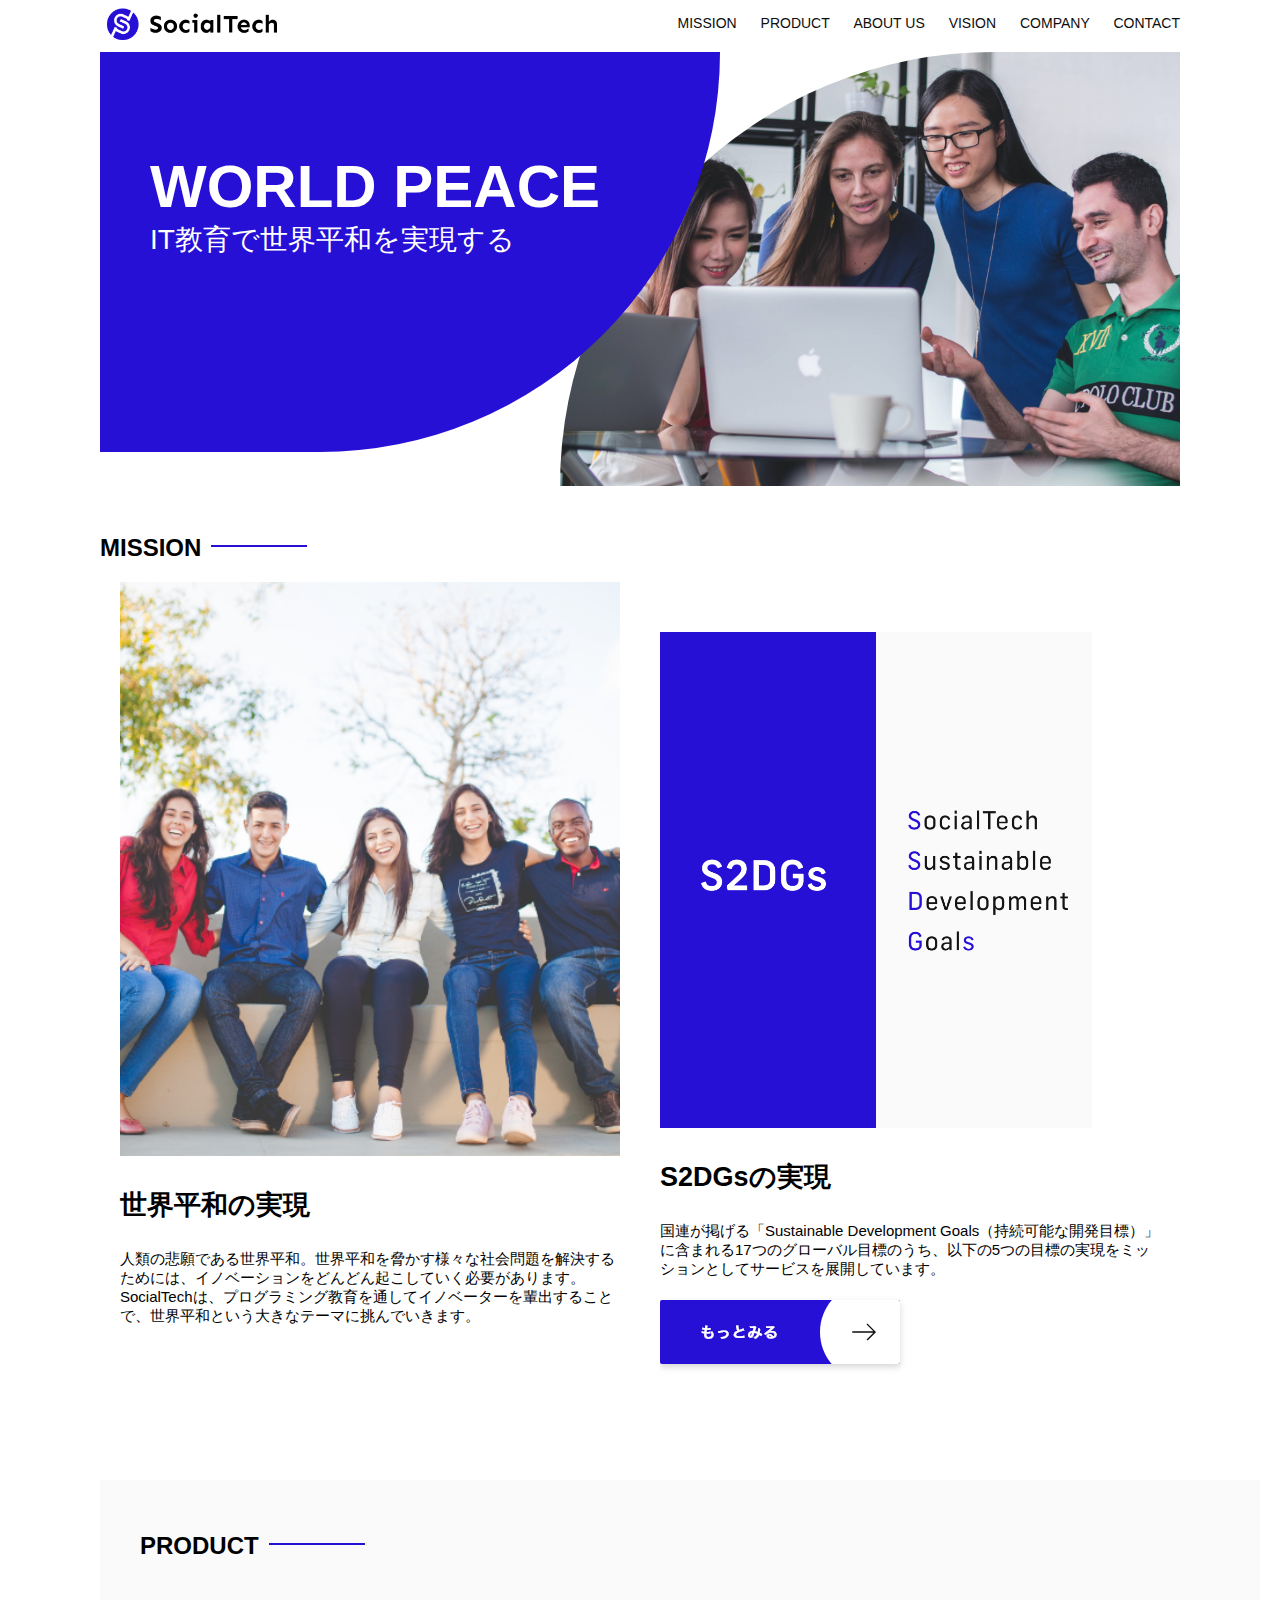
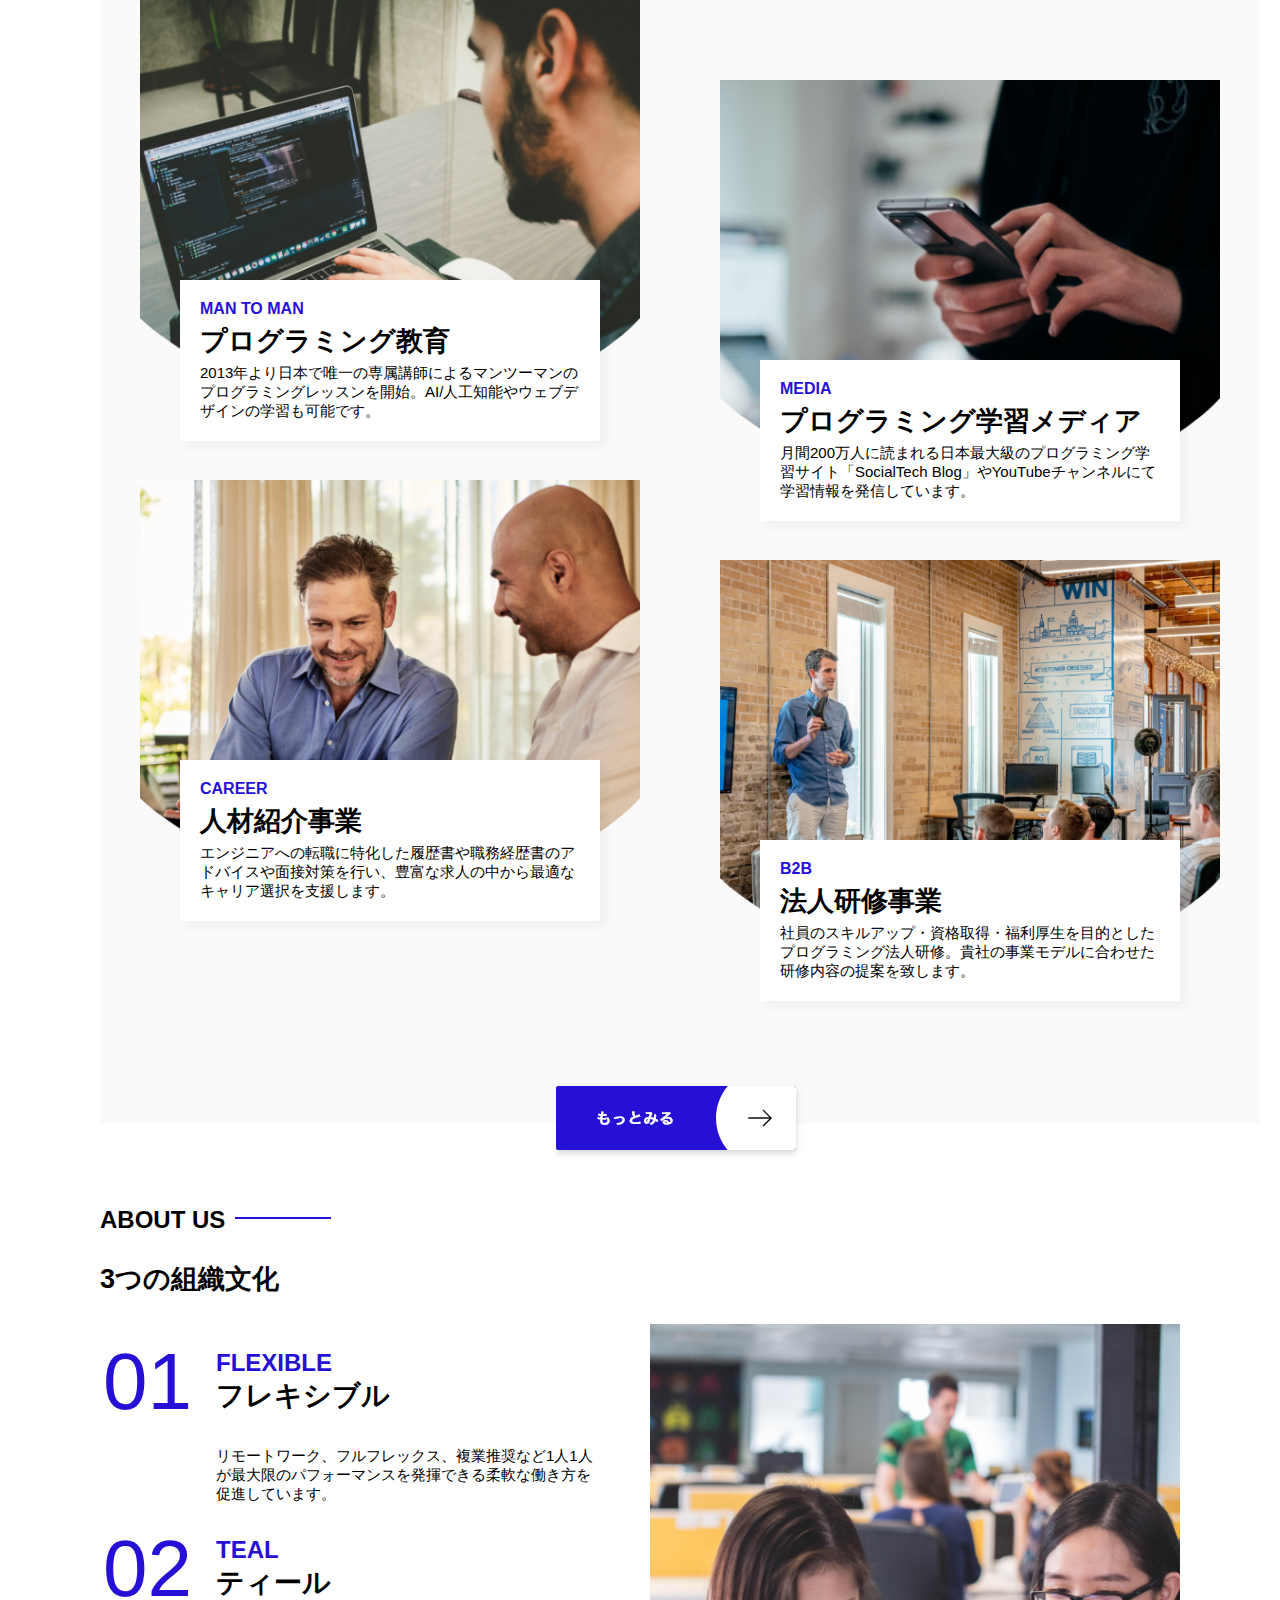
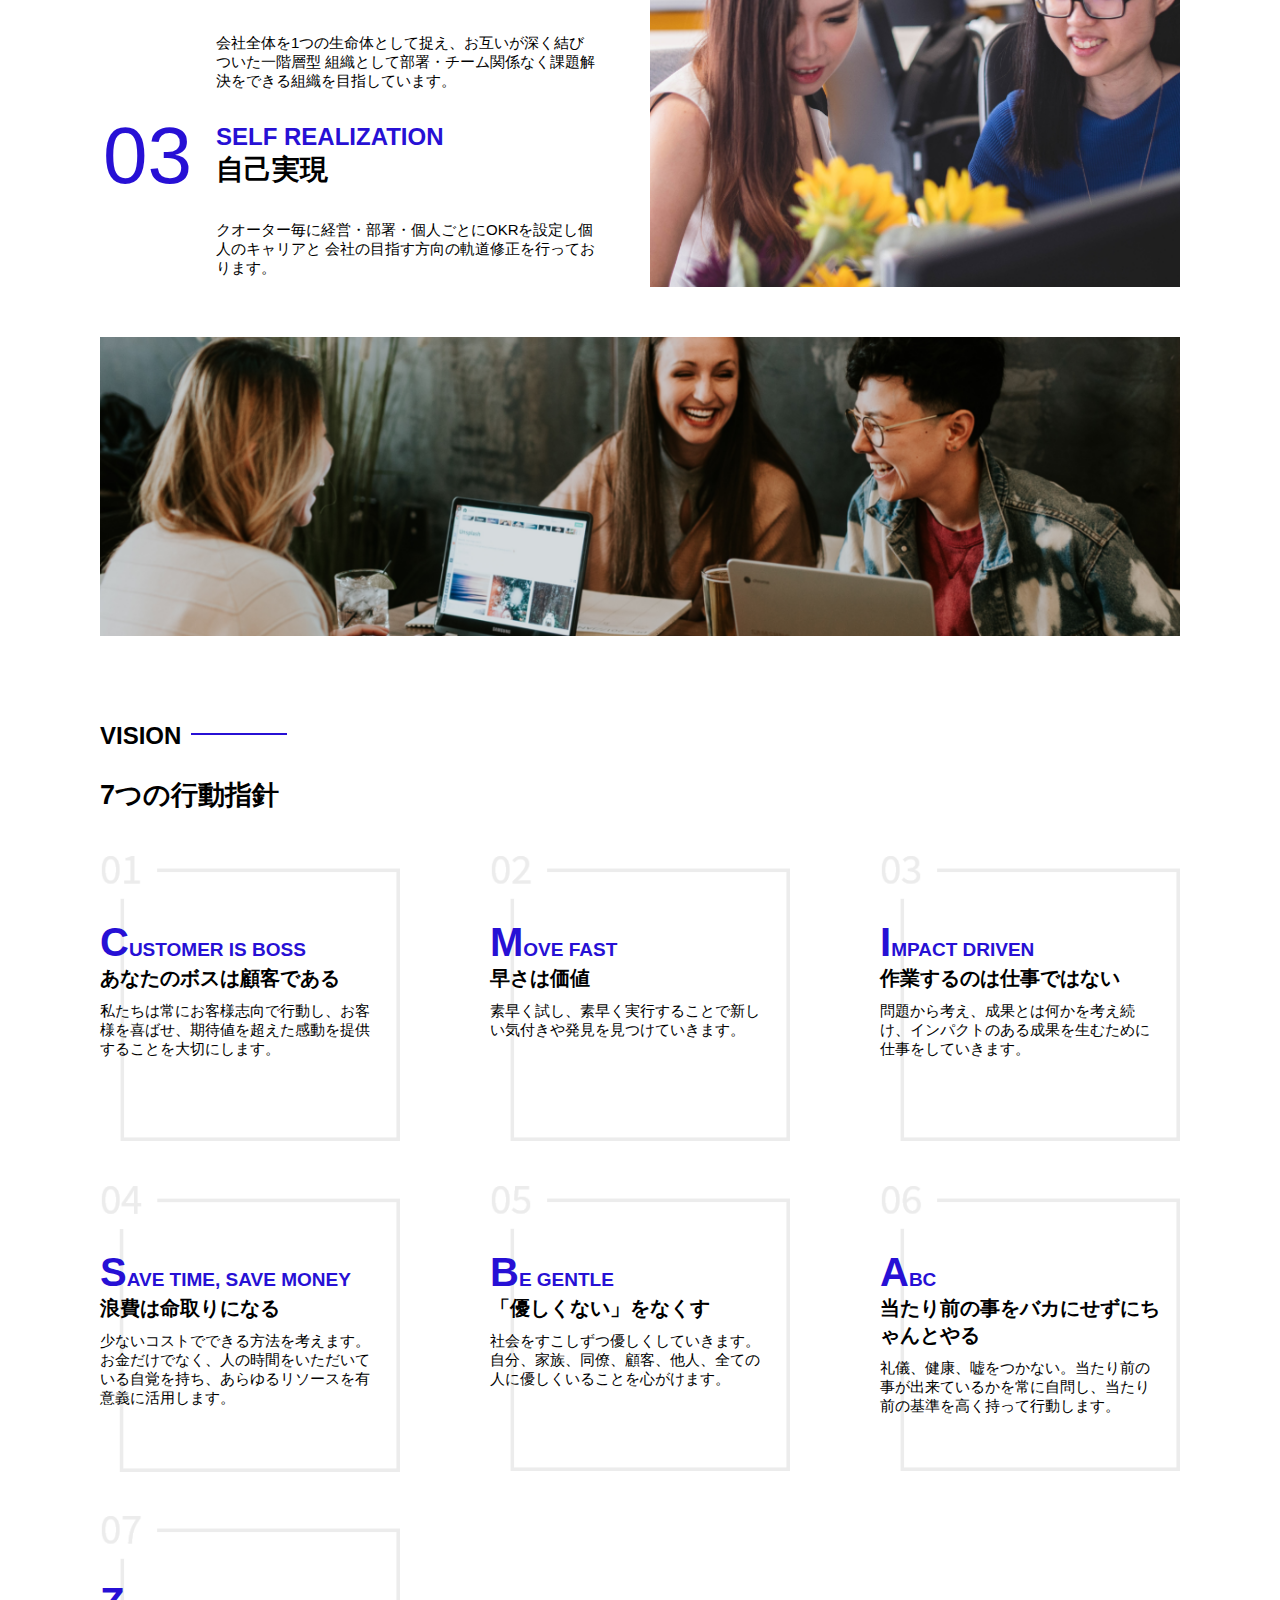
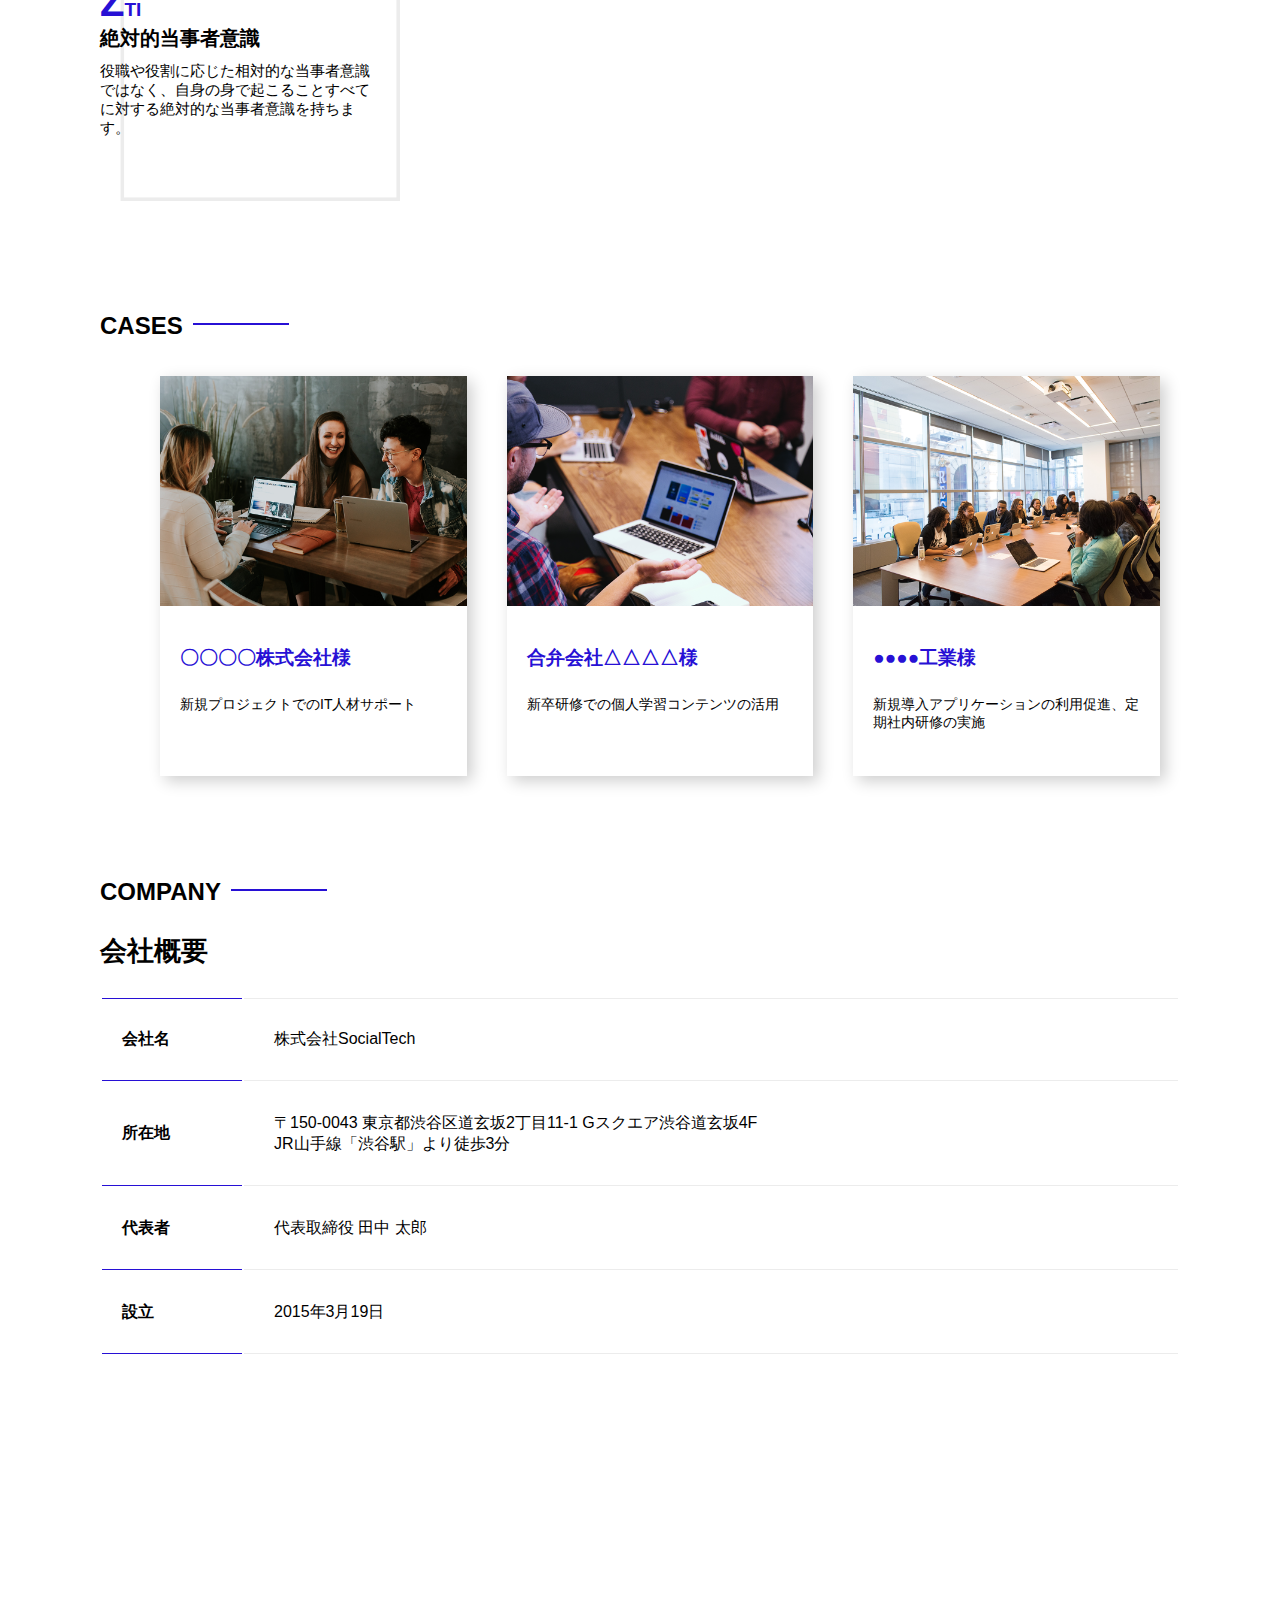
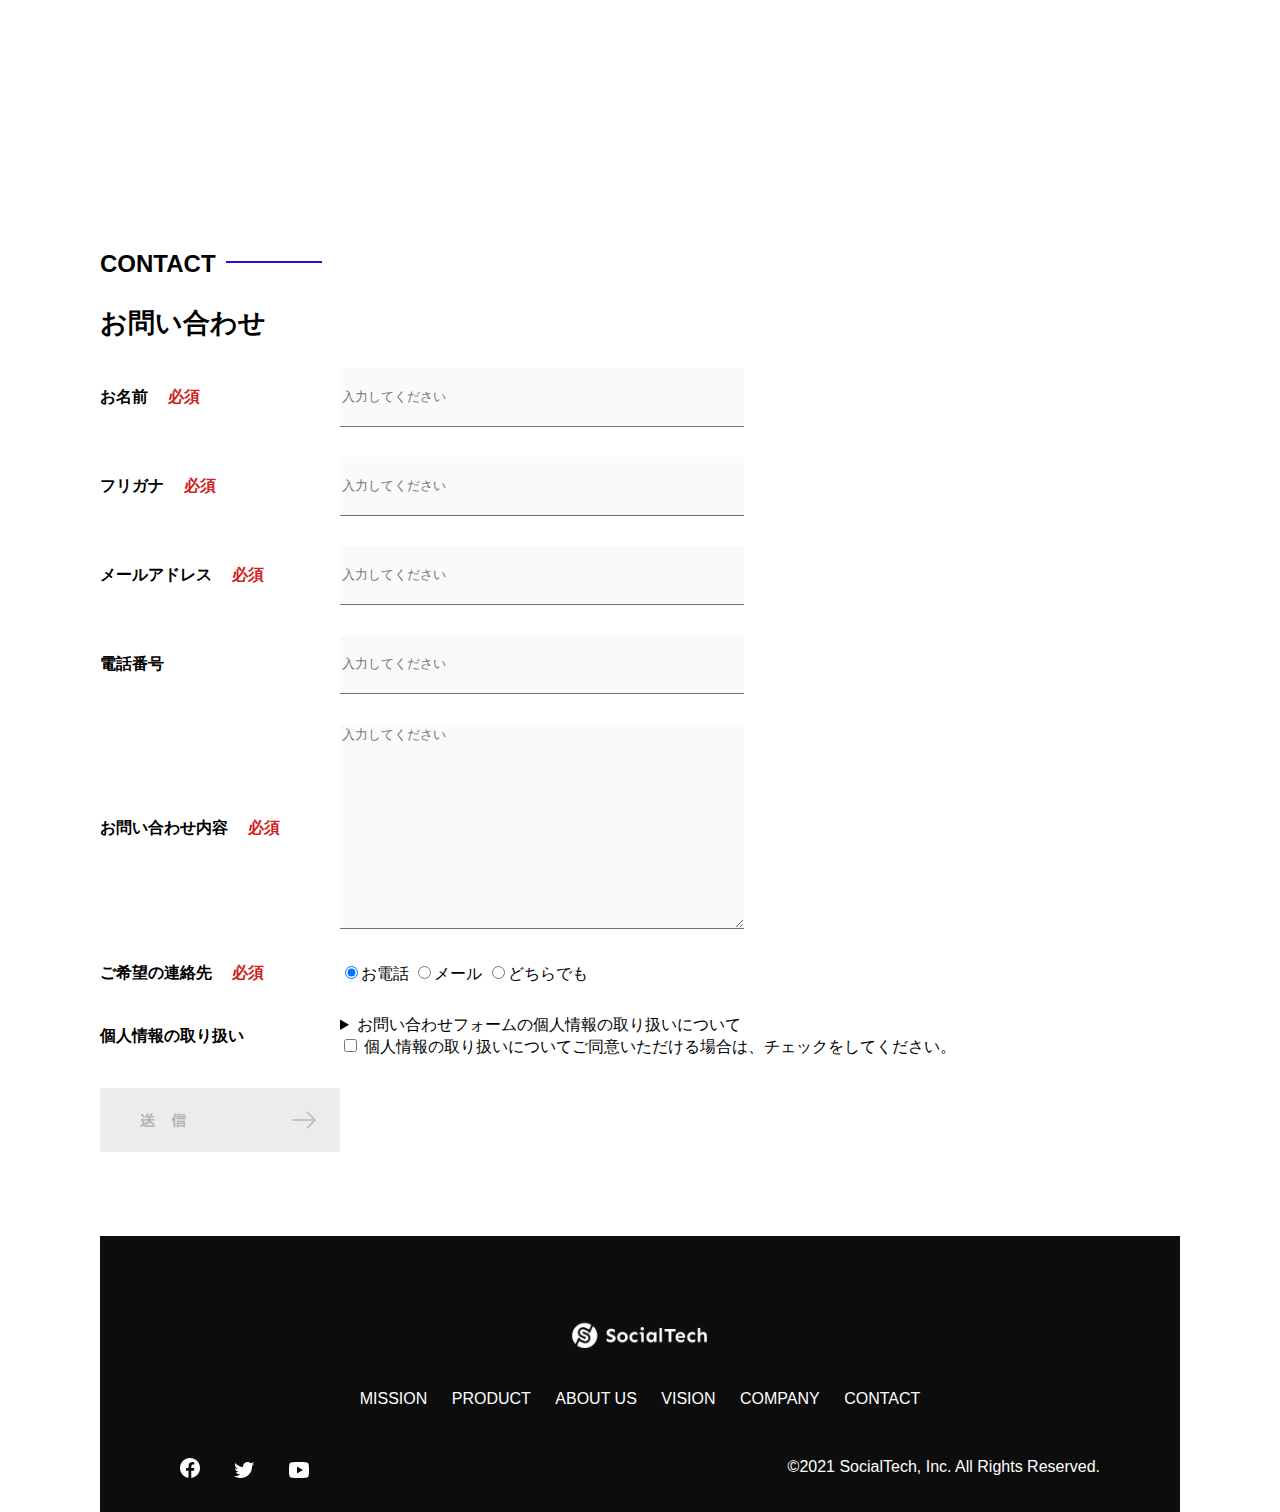
==== commit 77012937: "ファーストコミット" ====
--- a/kadai_012/socialtech-kadai_012/index.html
+++ b/kadai_012/socialtech-kadai_012/index.html
@@ -310,7 +310,7 @@
             <li class="case-card">
               <img class="case-img" src="images/index/case-2.png" alt="PCでコンテンツを見る">
               <div class="case-info">
-                <h4 class="case-name">合弁株式会社△△△△様</h4>
+                <h4 class="case-name">合弁会社△△△△様</h4>
                 <p class="case-content">新卒研修での個人学習コンテンツの活用</p>
               </div>
             </li>
